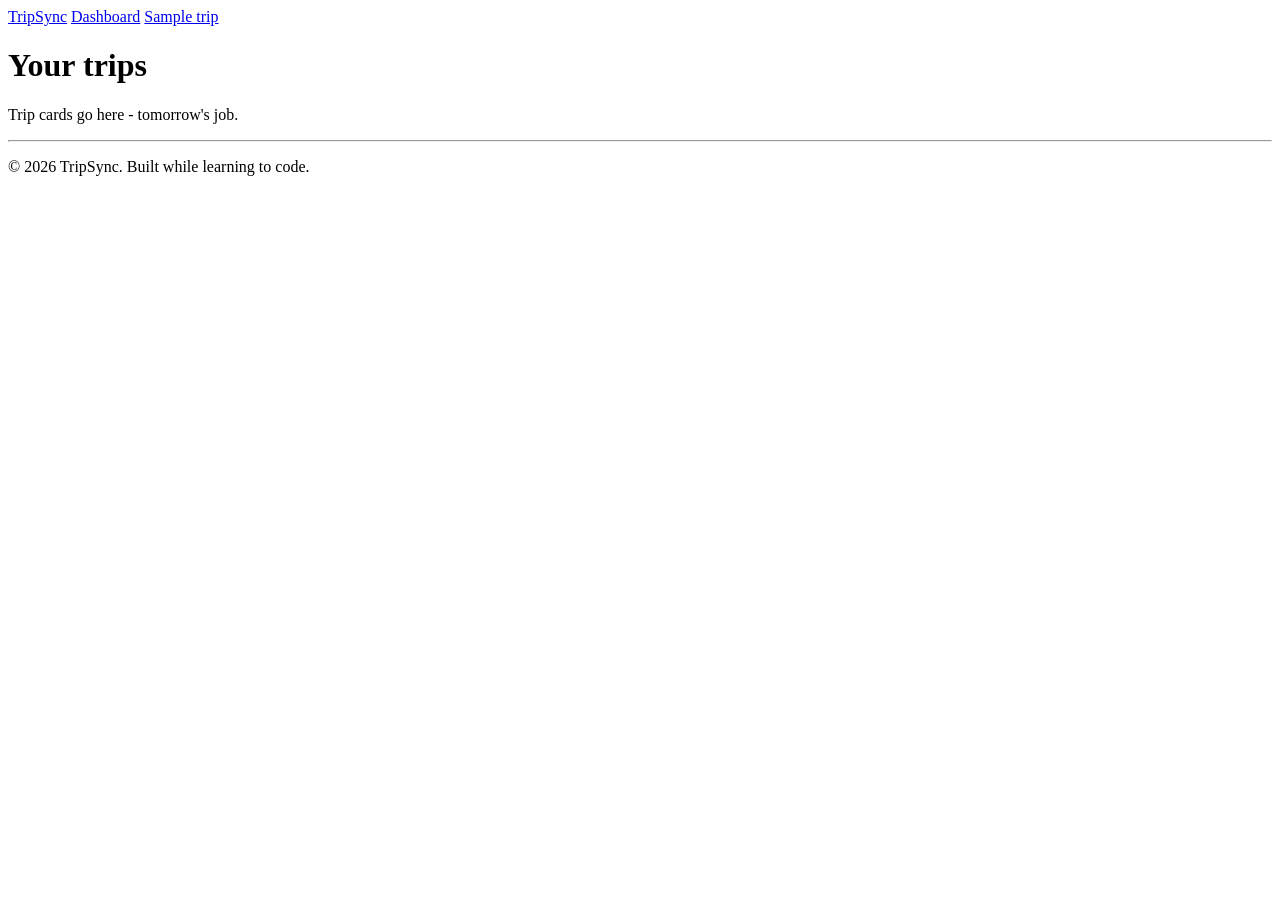
==== dashboard.html @ 3d104b05 "Nav, footer, budget table markup" ====
<!DOCTYPE html>
<html lang="en">

<head>
    <meta charset="UTF-8">
    <meta name="viewport" content="width=device-width, initial-scale=1.0">
    <title>TripSync - Dashboard</title>
</head>

<body>

    <nav>
        <a href="index.html">TripSync</a>
        <a href="dashboard.html">Dashboard</a>
        <a href="trip.html">Sample trip</a>
    </nav>

    <h1>Your trips</h1>
    <p>Trip cards go here - tomorrow's job.</p>

    <footer>
        <hr>
        <p>&copy; 2026 TripSync. Built while learning to code.</p>
    </footer>

</body>

</html>
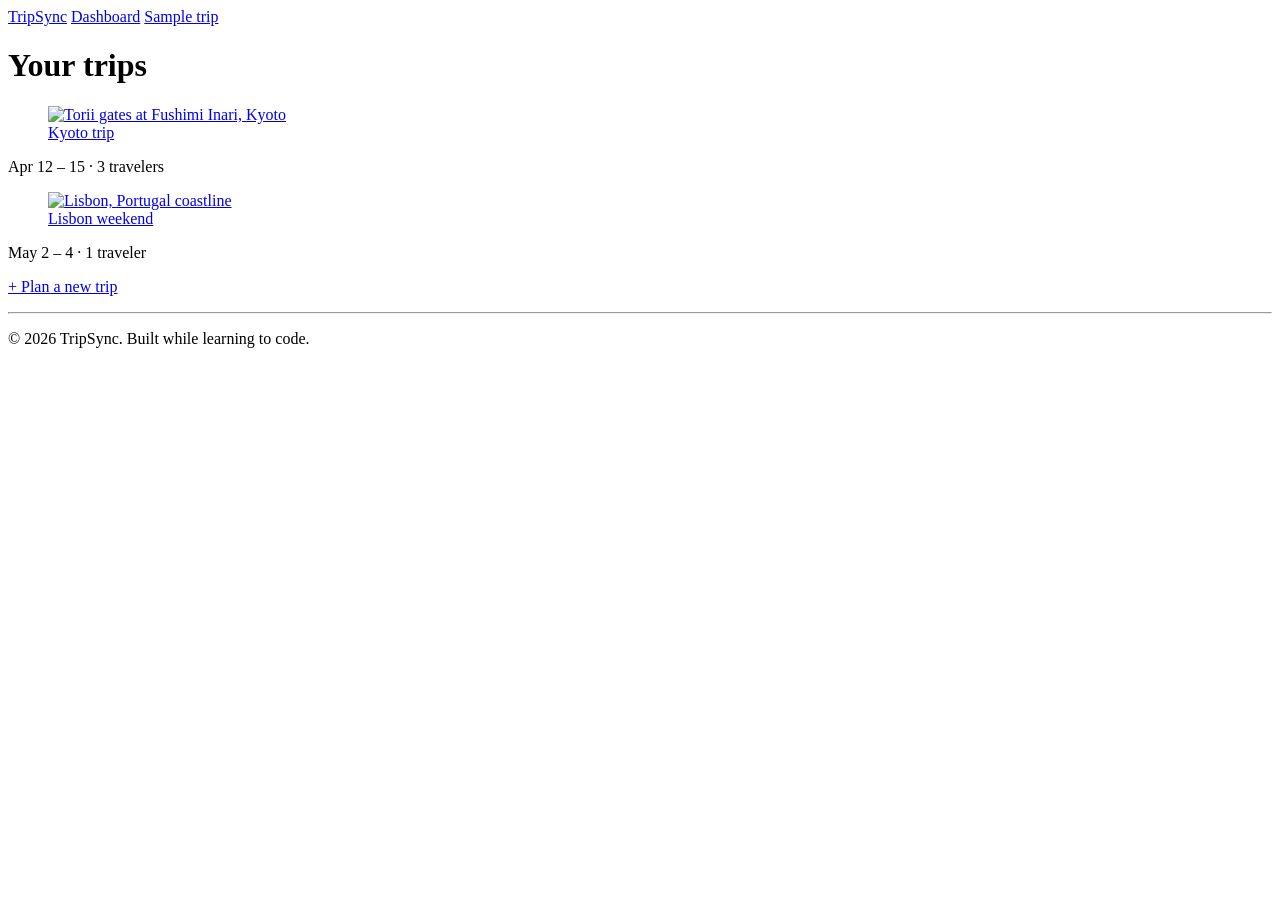
==== commit f3ac1ed2: "Milestone — full site structure, unstyled" ====
--- a/dashboard.html
+++ b/dashboard.html
@@ -9,14 +9,41 @@
 
 <body>
 
-    <nav>
-        <a href="index.html">TripSync</a>
-        <a href="dashboard.html">Dashboard</a>
-        <a href="trip.html">Sample trip</a>
-    </nav>
+    <header>
+        <nav>
+            <a href="index.html">TripSync</a>
+            <a href="dashboard.html">Dashboard</a>
+            <a href="trip.html">Sample trip</a>
+        </nav>
+    </header>
 
-    <h1>Your trips</h1>
-    <p>Trip cards go here - tomorrow's job.</p>
+    <main>
+        <h1>Your trips</h1>
+
+        <article>
+            <a href="trip.html">
+                <figure>
+                    <img src="https://picsum.photos/seed/kyoto/400/250" width="400" height="250"
+                        alt="Torii gates at Fushimi Inari, Kyoto">
+                    <figcaption>Kyoto trip</figcaption>
+                </figure>
+            </a>
+            <p>Apr 12 – 15 · 3 travelers</p>
+        </article>
+
+        <article>
+            <a href="trip.html">
+                <figure>
+                    <img src="https://picsum.photos/seed/lisbon/400/250" width="400" height="250"
+                        alt="Lisbon, Portugal coastline">
+                    <figcaption>Lisbon weekend</figcaption>
+                </figure>
+            </a>
+            <p>May 2 – 4 · 1 traveler</p>
+        </article>
+
+        <p><a href="trip.html">+ Plan a new trip</a></p>
+    </main>
 
     <footer>
         <hr>
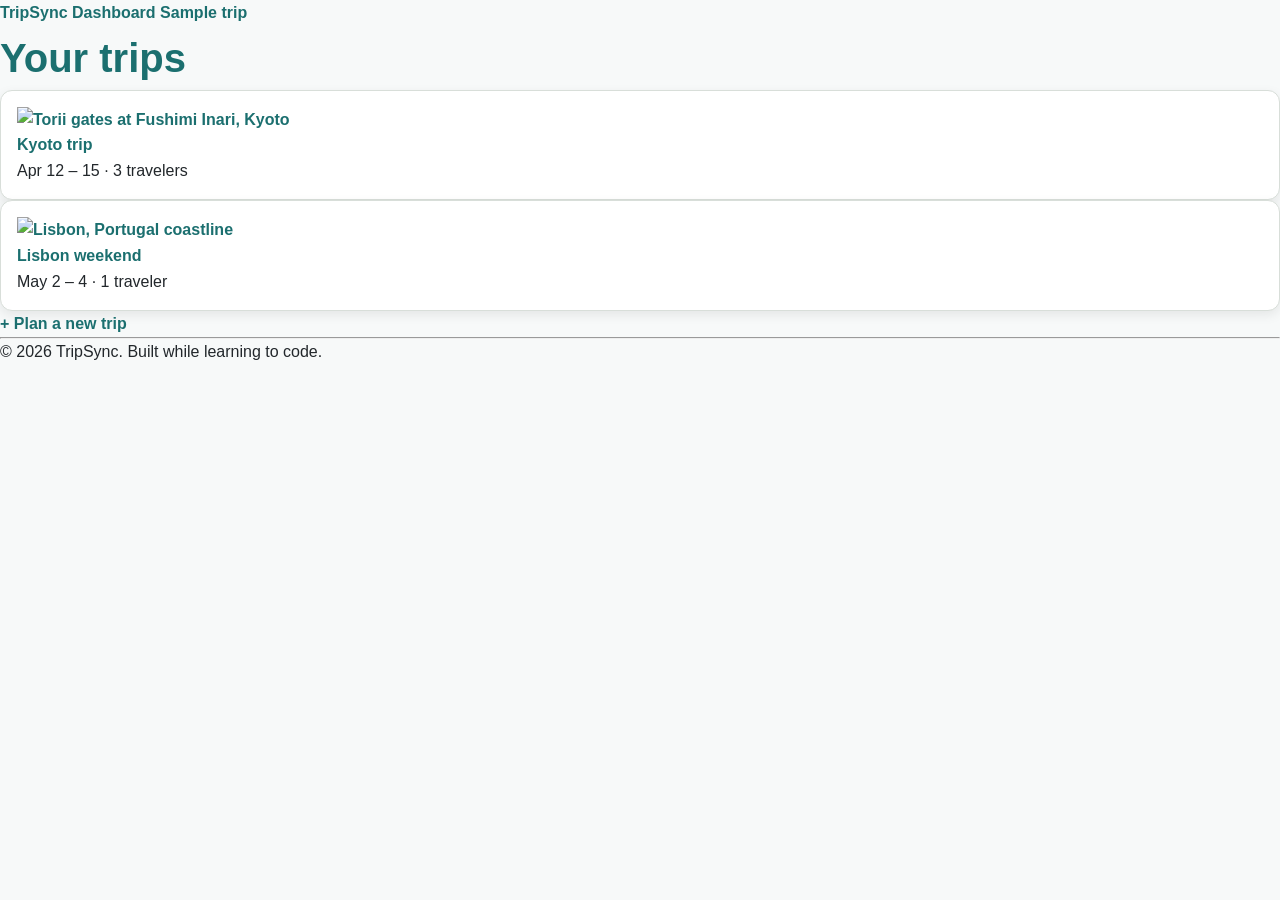
==== commit 6f999280: "Card + button styling" ====
--- a/dashboard.html
+++ b/dashboard.html
@@ -4,6 +4,7 @@
 <head>
     <meta charset="UTF-8">
     <meta name="viewport" content="width=device-width, initial-scale=1.0">
+    <link rel="stylesheet" href="css/style.css">
     <title>TripSync - Dashboard</title>
 </head>
 
@@ -18,31 +19,33 @@
     </header>
 
     <main>
-        <h1>Your trips</h1>
+        <section>
+            <h1>Your trips</h1>
 
-        <article>
-            <a href="trip.html">
-                <figure>
-                    <img src="https://picsum.photos/seed/kyoto/400/250" width="400" height="250"
-                        alt="Torii gates at Fushimi Inari, Kyoto">
-                    <figcaption>Kyoto trip</figcaption>
-                </figure>
-            </a>
-            <p>Apr 12 – 15 · 3 travelers</p>
-        </article>
+            <article class="trip-card">
+                <a href="trip.html">
+                    <figure>
+                        <img src="https://picsum.photos/seed/kyoto/400/250" width="400" height="250"
+                            alt="Torii gates at Fushimi Inari, Kyoto">
+                        <figcaption>Kyoto trip</figcaption>
+                    </figure>
+                </a>
+                <p>Apr 12 – 15 · 3 travelers</p>
+            </article>
 
-        <article>
-            <a href="trip.html">
-                <figure>
-                    <img src="https://picsum.photos/seed/lisbon/400/250" width="400" height="250"
-                        alt="Lisbon, Portugal coastline">
-                    <figcaption>Lisbon weekend</figcaption>
-                </figure>
-            </a>
-            <p>May 2 – 4 · 1 traveler</p>
-        </article>
+            <article class="trip-card">
+                <a href="trip.html">
+                    <figure>
+                        <img src="https://picsum.photos/seed/lisbon/400/250" width="400" height="250"
+                            alt="Lisbon, Portugal coastline">
+                        <figcaption>Lisbon weekend</figcaption>
+                    </figure>
+                </a>
+                <p>May 2 – 4 · 1 traveler</p>
+            </article>
 
-        <p><a href="trip.html">+ Plan a new trip</a></p>
+            <p><a href="trip.html">+ Plan a new trip</a></p>
+        </section>
     </main>
 
     <footer>
--- a/css/style.css
+++ b/css/style.css
@@ -0,0 +1,64 @@
+* {
+    margin: 0;
+    padding: 0;
+    box-sizing: border-box;
+}
+
+body {
+    font-family: Arial, Helvetica, sans-serif;
+    line-height: 1.6;
+    color: #22272B;
+    background-color: #F7F9F9;
+}
+
+h1 {
+    font-size: 2.5rem;
+    font-weight: 700;
+    color: #1B6F6F;
+}
+
+h2 {
+    font-size: 2rem;
+    font-weight: 700;
+    color: #1B6F6F;
+}
+
+h3 {
+    font-size: 1.5rem;
+    font-weight: 600;
+}
+
+p {
+    font-size: 1rem;
+}
+
+a {
+    color: #1B6F6F;
+    font-weight: 600;
+    text-decoration: none;
+}
+
+button {
+    background-color: #E76F51;
+    color: #FFFFFF;
+    font-weight: 600;
+    border: none;
+    padding: 0.5rem 1rem;
+}
+
+.trip-card {
+    background-color: #FFFFFF;
+    border: 1px solid #D8DED9;
+    border-radius: 12px;
+    box-shadow: 0 4px 12px rgba(0, 0, 0, 0.08);
+    padding: 1rem;
+}
+
+.auth-form {
+    background-color: #FFFFFF;
+    border: 1px solid #D8DED9;
+    border-radius: 12px;
+    box-shadow: 0 4px 12px rgba(0, 0, 0, 0.08);
+    padding: 1.5rem;
+    max-width: 400px;
+}
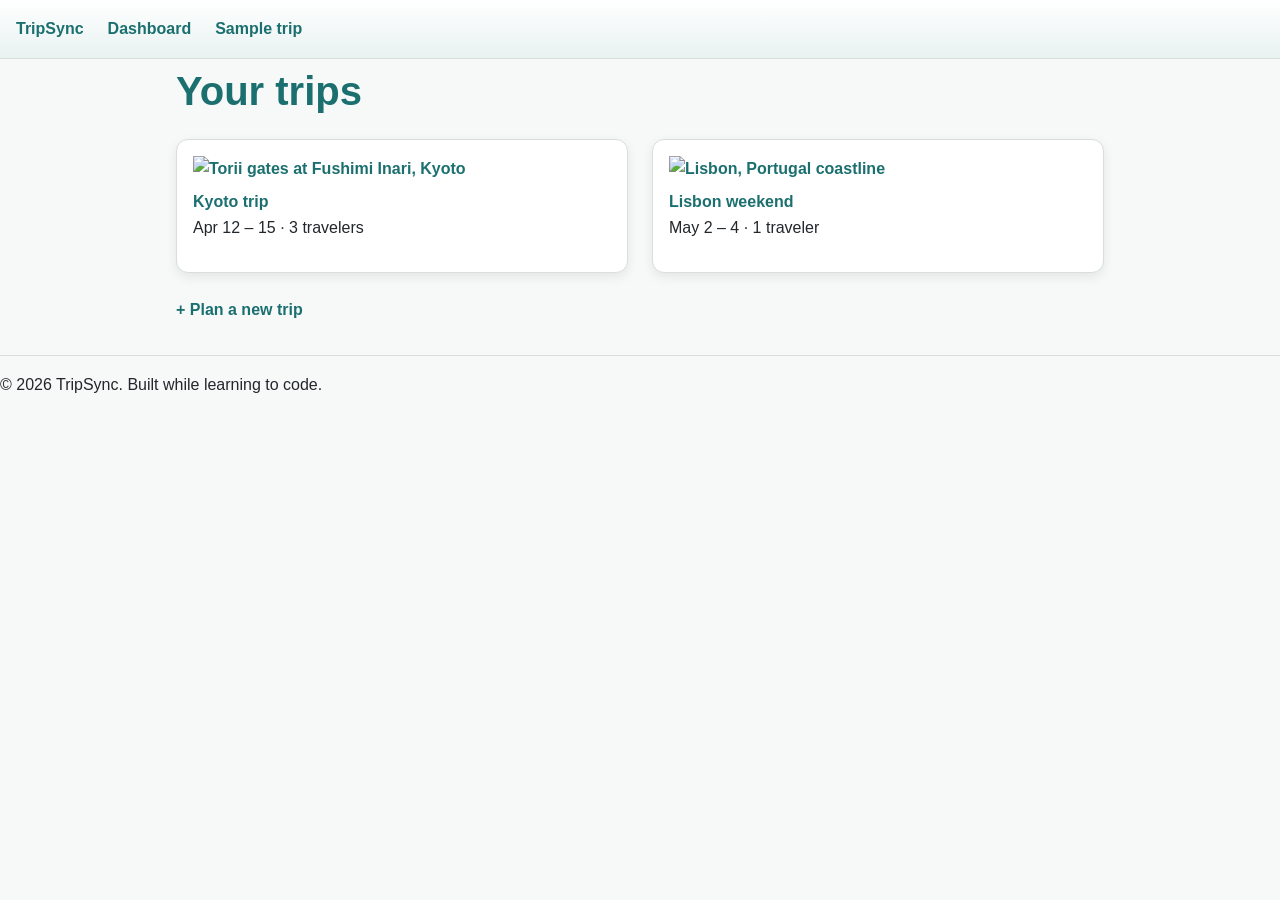
==== commit 52999db0: "Flexbox layouts" ====
--- a/dashboard.html
+++ b/dashboard.html
@@ -22,27 +22,29 @@
         <section>
             <h1>Your trips</h1>
 
-            <article class="trip-card">
-                <a href="trip.html">
-                    <figure>
-                        <img src="https://picsum.photos/seed/kyoto/400/250" width="400" height="250"
-                            alt="Torii gates at Fushimi Inari, Kyoto">
-                        <figcaption>Kyoto trip</figcaption>
-                    </figure>
-                </a>
-                <p>Apr 12 – 15 · 3 travelers</p>
-            </article>
+            <div class="trip-list">
+                <article class="trip-card">
+                    <a href="trip.html">
+                        <figure>
+                            <img src="https://picsum.photos/seed/kyoto/400/250" width="400" height="250"
+                                alt="Torii gates at Fushimi Inari, Kyoto">
+                            <figcaption>Kyoto trip</figcaption>
+                        </figure>
+                    </a>
+                    <p>Apr 12 – 15 · 3 travelers</p>
+                </article>
 
-            <article class="trip-card">
-                <a href="trip.html">
-                    <figure>
-                        <img src="https://picsum.photos/seed/lisbon/400/250" width="400" height="250"
-                            alt="Lisbon, Portugal coastline">
-                        <figcaption>Lisbon weekend</figcaption>
-                    </figure>
-                </a>
-                <p>May 2 – 4 · 1 traveler</p>
-            </article>
+                <article class="trip-card">
+                    <a href="trip.html">
+                        <figure>
+                            <img src="https://picsum.photos/seed/lisbon/400/250" width="400" height="250"
+                                alt="Lisbon, Portugal coastline">
+                            <figcaption>Lisbon weekend</figcaption>
+                        </figure>
+                    </a>
+                    <p>May 2 – 4 · 1 traveler</p>
+                </article>
+            </div>
 
             <p><a href="trip.html">+ Plan a new trip</a></p>
         </section>
--- a/css/style.css
+++ b/css/style.css
@@ -1,3 +1,17 @@
+:root {
+    --color-primary: #1B6F6F;
+    --color-primary-tint: #E8F2F1;
+    --color-accent: #E76F51;
+    --color-accent-dark: #D65C3C;
+    --color-text: #22272B;
+    --color-text-muted: #5B6770;
+    --color-bg: #F7F9F9;
+    --color-border: #D8DED9;
+    --color-surface: #FFFFFF;
+    --shadow-card: 0 4px 12px rgba(0, 0, 0, 0.08);
+    --shadow-card-hover: 0 6px 16px rgba(0, 0, 0, 0.12);
+}
+
 * {
     margin: 0;
     padding: 0;
@@ -7,58 +21,210 @@
 body {
     font-family: Arial, Helvetica, sans-serif;
     line-height: 1.6;
-    color: #22272B;
-    background-color: #F7F9F9;
+    color: var(--color-text);
+    background-color: var(--color-bg);
+}
+
+header {
+    position: sticky;
+    top: 0;
+    z-index: 10;
+    background: linear-gradient(to bottom, var(--color-surface), var(--color-primary-tint));
+    border-bottom: 1px solid var(--color-border);
+    padding: 1rem;
+}
+
+main {
+    max-width: 960px;
+    margin: 0 auto;
+    padding: 0 1rem;
+}
+
+nav {
+    display: flex;
+    align-items: center;
+    gap: 1.5rem;
+}
+
+img {
+    max-width: 100%;
+    height: auto;
 }
 
 h1 {
     font-size: 2.5rem;
     font-weight: 700;
-    color: #1B6F6F;
+    color: var(--color-primary);
+    margin-bottom: 1rem;
+}
+
+h1+p {
+    color: var(--color-text-muted);
+    font-size: 1.125rem;
+    margin-bottom: 1rem;
 }
 
 h2 {
     font-size: 2rem;
     font-weight: 700;
-    color: #1B6F6F;
+    color: var(--color-primary);
+    margin-bottom: 1rem;
+    position: relative;
+    padding-left: 1rem;
+}
+
+h2::before {
+    content: "";
+    position: absolute;
+    left: 0;
+    top: 0.25rem;
+    bottom: 0.25rem;
+    width: 4px;
+    background-color: var(--color-accent);
+    border-radius: 2px;
 }
 
 h3 {
     font-size: 1.5rem;
     font-weight: 600;
+    margin-bottom: 0.5rem;
 }
 
 p {
     font-size: 1rem;
+    margin-bottom: 1rem;
 }
 
 a {
-    color: #1B6F6F;
+    color: var(--color-primary);
     font-weight: 600;
     text-decoration: none;
 }
 
+a:hover,
+a:focus {
+    text-decoration: underline;
+}
+
 button {
-    background-color: #E76F51;
+    background: linear-gradient(135deg, var(--color-accent), var(--color-accent-dark));
     color: #FFFFFF;
     font-weight: 600;
     border: none;
+    border-radius: 6px;
     padding: 0.5rem 1rem;
+    cursor: pointer;
+}
+
+button:hover {
+    background: linear-gradient(135deg, var(--color-accent-dark), var(--color-accent));
+}
+
+button:active {
+    background: var(--color-accent-dark);
+}
+
+button:focus {
+    outline: 3px solid var(--color-primary);
+    outline-offset: 2px;
+}
+
+ul,
+dl {
+    margin-bottom: 1rem;
+}
+
+section {
+    margin-bottom: 2rem;
+}
+
+article {
+    margin-bottom: 1.5rem;
+}
+
+hr {
+    border: none;
+    border-top: 1px solid var(--color-border);
+    margin-bottom: 1rem;
+}
+
+.trip-card,
+.auth-form {
+    background-color: var(--color-surface);
+    border: 1px solid var(--color-border);
+    border-radius: 12px;
+    box-shadow: var(--shadow-card);
 }
 
 .trip-card {
-    background-color: #FFFFFF;
-    border: 1px solid #D8DED9;
-    border-radius: 12px;
-    box-shadow: 0 4px 12px rgba(0, 0, 0, 0.08);
     padding: 1rem;
 }
 
+.trip-card:hover {
+    box-shadow: var(--shadow-card-hover);
+    border-color: var(--color-primary);
+}
+
+.trip-card figcaption {
+    font-weight: 600;
+    color: var(--color-primary);
+    margin-top: 0.5rem;
+}
+
 .auth-form {
-    background-color: #FFFFFF;
-    border: 1px solid #D8DED9;
-    border-radius: 12px;
-    box-shadow: 0 4px 12px rgba(0, 0, 0, 0.08);
     padding: 1.5rem;
     max-width: 400px;
+    margin: 1.5rem auto;
+}
+
+.trip-list {
+    display: flex;
+    flex-wrap: wrap;
+    gap: 1.5rem;
+    margin-bottom: 1.5rem;
+}
+
+.trip-list .trip-card {
+    flex: 1 1 280px;
+    margin-bottom: 0;
+}
+
+.activity-list li {
+    display: flex;
+    gap: 1rem;
+    margin-bottom: 0.5rem;
+}
+
+.activity-time {
+    flex: 0 0 80px;
+    font-weight: 600;
+    color: var(--color-primary);
+}
+
+.activity-desc {
+    flex: 1;
+}
+
+label {
+    display: block;
+    margin-bottom: 0.25rem;
+}
+
+input {
+    display: block;
+    width: 100%;
+    padding: 0.5rem;
+    margin-bottom: 1rem;
+    border: 1px solid var(--color-border);
+    border-radius: 6px;
+}
+
+input:focus {
+    outline: none;
+    border-color: var(--color-primary);
+    box-shadow: 0 0 0 3px rgba(27, 111, 111, 0.15);
+}
+
+tbody tr:nth-child(even) {
+    background-color: var(--color-primary-tint);
 }
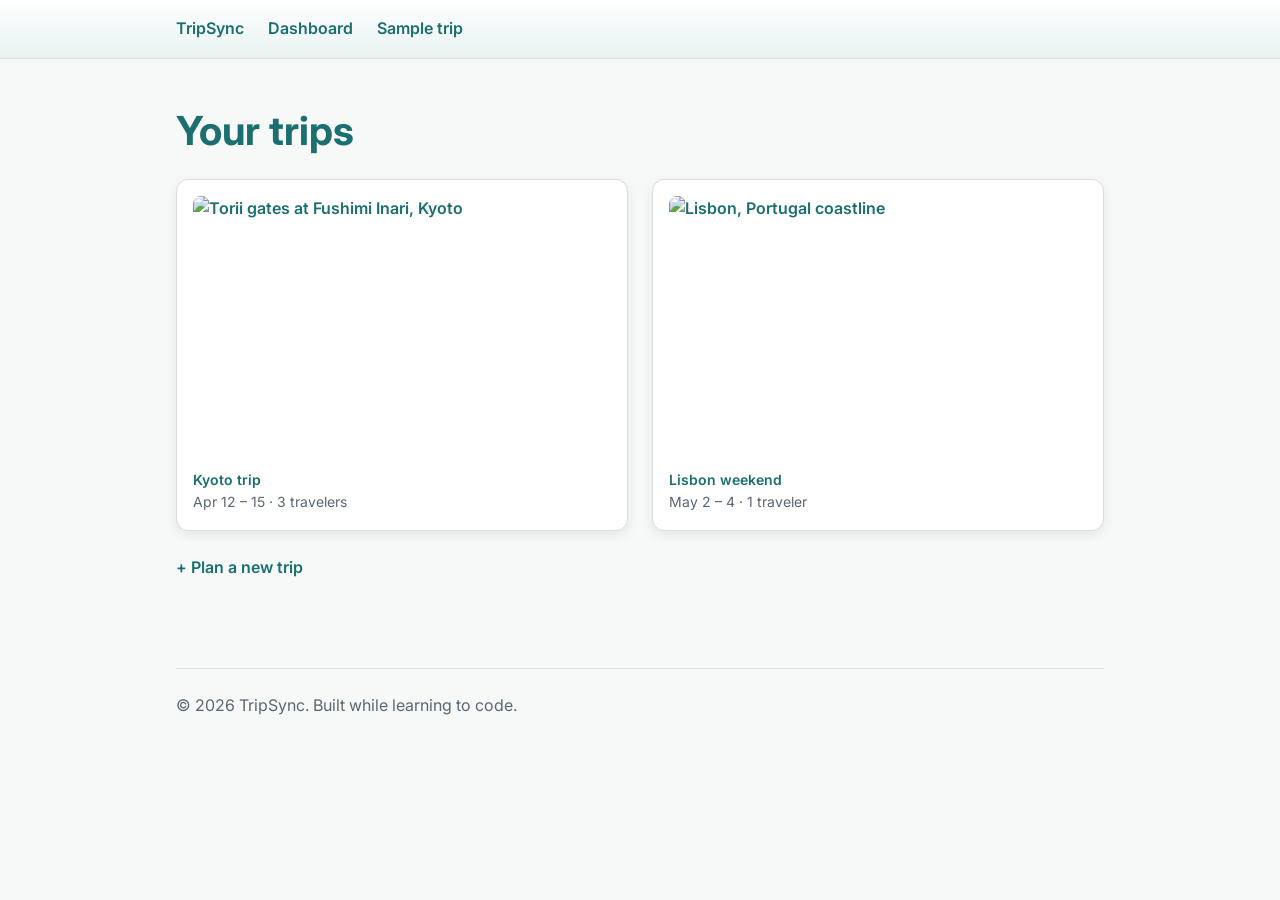
==== commit 8447008e: "Milestone — fully responsive, polished static site" ====
--- a/dashboard.html
+++ b/dashboard.html
@@ -4,6 +4,9 @@
 <head>
     <meta charset="UTF-8">
     <meta name="viewport" content="width=device-width, initial-scale=1.0">
+    <link rel="preconnect" href="https://fonts.googleapis.com">
+    <link rel="preconnect" href="https://fonts.gstatic.com" crossorigin>
+    <link href="https://fonts.googleapis.com/css2?family=Inter:wght@400;600;700&display=swap" rel="stylesheet">
     <link rel="stylesheet" href="css/style.css">
     <title>TripSync - Dashboard</title>
 </head>
@@ -11,6 +14,12 @@
 <body>
 
     <header>
+        <input type="checkbox" id="menu-toggle" class="menu-toggle">
+        <label for="menu-toggle" class="hamburger" aria-label="Toggle menu">
+            <span></span>
+            <span></span>
+            <span></span>
+        </label>
         <nav>
             <a href="index.html">TripSync</a>
             <a href="dashboard.html">Dashboard</a>
@@ -26,7 +35,7 @@
                 <article class="trip-card">
                     <a href="trip.html">
                         <figure>
-                            <img src="https://picsum.photos/seed/kyoto/400/250" width="400" height="250"
+                            <img src="https://picsum.photos/seed/kyoto/800/500" width="800" height="500"
                                 alt="Torii gates at Fushimi Inari, Kyoto">
                             <figcaption>Kyoto trip</figcaption>
                         </figure>
@@ -37,7 +46,7 @@
                 <article class="trip-card">
                     <a href="trip.html">
                         <figure>
-                            <img src="https://picsum.photos/seed/lisbon/400/250" width="400" height="250"
+                            <img src="https://picsum.photos/seed/lisbon/800/500" width="800" height="500"
                                 alt="Lisbon, Portugal coastline">
                             <figcaption>Lisbon weekend</figcaption>
                         </figure>
--- a/css/style.css
+++ b/css/style.css
@@ -19,7 +19,7 @@
 }
 
 body {
-    font-family: Arial, Helvetica, sans-serif;
+    font-family: "Inter", Arial, Helvetica, sans-serif;
     line-height: 1.6;
     color: var(--color-text);
     background-color: var(--color-bg);
@@ -31,13 +31,31 @@
     z-index: 10;
     background: linear-gradient(to bottom, var(--color-surface), var(--color-primary-tint));
     border-bottom: 1px solid var(--color-border);
-    padding: 1rem;
+    padding: 1rem 0;
+}
+
+header nav {
+    max-width: 960px;
+    margin: 0 auto;
+    padding: 0 1rem;
 }
 
 main {
     max-width: 960px;
     margin: 0 auto;
-    padding: 0 1rem;
+    padding: 2.5rem 1rem 3rem;
+}
+
+footer {
+    max-width: 960px;
+    margin: 0 auto;
+    padding: 0 1rem 2.5rem;
+    color: var(--color-text-muted);
+    font-size: 0.875rem;
+}
+
+footer p {
+    margin-bottom: 0;
 }
 
 nav {
@@ -46,9 +64,60 @@
     gap: 1.5rem;
 }
 
+.menu-toggle {
+    display: none;
+}
+
+.hamburger {
+    display: none;
+    flex-direction: column;
+    gap: 5px;
+    position: absolute;
+    top: 1rem;
+    right: 1rem;
+    cursor: pointer;
+}
+
+.hamburger span {
+    display: block;
+    width: 26px;
+    height: 3px;
+    background-color: var(--color-primary);
+    border-radius: 2px;
+    transition: transform 0.2s ease, opacity 0.2s ease;
+}
+
+.menu-toggle:checked~.hamburger span:nth-child(1) {
+    transform: translateY(8px) rotate(45deg);
+}
+
+.menu-toggle:checked~.hamburger span:nth-child(2) {
+    opacity: 0;
+}
+
+.menu-toggle:checked~.hamburger span:nth-child(3) {
+    transform: translateY(-8px) rotate(-45deg);
+}
+
 img {
     max-width: 100%;
     height: auto;
+}
+
+figure {
+    margin-bottom: 1.5rem;
+}
+
+figure img {
+    display: block;
+    width: 100%;
+    border-radius: 8px;
+}
+
+figcaption {
+    font-size: 0.875rem;
+    color: var(--color-text-muted);
+    margin-top: 0.5rem;
 }
 
 h1 {
@@ -61,7 +130,7 @@
 h1+p {
     color: var(--color-text-muted);
     font-size: 1.125rem;
-    margin-bottom: 1rem;
+    margin-bottom: 2rem;
 }
 
 h2 {
@@ -109,11 +178,14 @@
 button {
     background: linear-gradient(135deg, var(--color-accent), var(--color-accent-dark));
     color: #FFFFFF;
+    font-family: inherit;
+    font-size: 1rem;
     font-weight: 600;
     border: none;
     border-radius: 6px;
     padding: 0.5rem 1rem;
     cursor: pointer;
+    transition: background 0.2s ease, transform 0.1s ease;
 }
 
 button:hover {
@@ -122,6 +194,7 @@
 
 button:active {
     background: var(--color-accent-dark);
+    transform: scale(0.97);
 }
 
 button:focus {
@@ -129,13 +202,60 @@
     outline-offset: 2px;
 }
 
-ul,
+ul {
+    list-style: none;
+    margin-bottom: 1rem;
+}
+
+li {
+    margin-bottom: 0.5rem;
+}
+
+li:last-child {
+    margin-bottom: 0;
+}
+
+.dot-list li {
+    position: relative;
+    padding-left: 1.5rem;
+}
+
+.dot-list li::before {
+    content: "";
+    position: absolute;
+    left: 0;
+    top: 0.6em;
+    width: 6px;
+    height: 6px;
+    border-radius: 50%;
+    background-color: var(--color-accent);
+}
+
 dl {
-    margin-bottom: 1rem;
+    display: grid;
+    grid-template-rows: auto auto;
+    grid-auto-flow: column;
+    justify-content: start;
+    gap: 0 2.5rem;
+    margin-bottom: 1.5rem;
+}
+
+dt {
+    font-weight: 600;
+    color: var(--color-text-muted);
+    font-size: 0.875rem;
+}
+
+dd {
+    margin-bottom: 0;
 }
 
 section {
-    margin-bottom: 2rem;
+    margin-bottom: 2.5rem;
+}
+
+section[id] {
+    scroll-margin-top: 5rem;
 }
 
 article {
@@ -145,36 +265,107 @@
 hr {
     border: none;
     border-top: 1px solid var(--color-border);
-    margin-bottom: 1rem;
+    margin-bottom: 1.5rem;
+}
+
+table {
+    width: 100%;
+    border-collapse: collapse;
+}
+
+th,
+td {
+    padding: 0.5rem 0.75rem;
+    text-align: left;
+}
+
+thead {
+    border-bottom: 2px solid var(--color-border);
+}
+
+.section-nav {
+    padding-bottom: 1rem;
+    border-bottom: 1px solid var(--color-border);
+    margin-bottom: 2.5rem;
+}
+
+.itinerary-board {
+    display: grid;
+    grid-template-columns: repeat(auto-fit, minmax(280px, 1fr));
+    gap: 1.5rem;
+    margin-bottom: 1.5rem;
+}
+
+.day-column h3 {
+    font-size: 1.125rem;
+    padding-bottom: 0.5rem;
+    border-bottom: 1px solid var(--color-border);
+    margin-bottom: 0.75rem;
 }
 
 .trip-card,
+.day-column,
 .auth-form {
     background-color: var(--color-surface);
     border: 1px solid var(--color-border);
     border-radius: 12px;
     box-shadow: var(--shadow-card);
-}
-
-.trip-card {
+    animation: fade-in-up 0.4s ease both;
+}
+
+.trip-card,
+.day-column {
     padding: 1rem;
-}
-
-.trip-card:hover {
+    transition: transform 0.2s ease, box-shadow 0.2s ease, border-color 0.2s ease;
+}
+
+.trip-card:hover,
+.day-column:hover {
+    transform: translateY(-2px);
     box-shadow: var(--shadow-card-hover);
     border-color: var(--color-primary);
 }
 
+.trip-card figure {
+    margin-bottom: 0;
+}
+
+.trip-card a {
+    display: block;
+}
+
+.trip-card img {
+    aspect-ratio: 8 / 5;
+    object-fit: cover;
+}
+
 .trip-card figcaption {
     font-weight: 600;
     color: var(--color-primary);
-    margin-top: 0.5rem;
+    margin-top: 0.75rem;
+}
+
+.trip-card a,
+.trip-card a:hover,
+.trip-card a:focus {
+    text-decoration: none;
+}
+
+.trip-card p {
+    font-size: 0.875rem;
+    color: var(--color-text-muted);
+    margin-bottom: 0;
 }
 
 .auth-form {
     padding: 1.5rem;
     max-width: 400px;
     margin: 1.5rem auto;
+}
+
+.trip-list .trip-card,
+.itinerary-board .day-column {
+    margin-bottom: 0;
 }
 
 .trip-list {
@@ -186,13 +377,12 @@
 
 .trip-list .trip-card {
     flex: 1 1 280px;
-    margin-bottom: 0;
 }
 
 .activity-list li {
     display: flex;
     gap: 1rem;
-    margin-bottom: 0.5rem;
+    margin-bottom: 0.75rem;
 }
 
 .activity-time {
@@ -203,20 +393,38 @@
 
 .activity-desc {
     flex: 1;
+}
+
+.chat-log p {
+    background-color: var(--color-surface);
+    border: 1px solid var(--color-border);
+    border-radius: 12px;
+    padding: 0.75rem 1rem;
+    margin-bottom: 0.75rem;
+}
+
+.chat-log strong {
+    color: var(--color-primary);
 }
 
 label {
     display: block;
     margin-bottom: 0.25rem;
+    font-size: 0.875rem;
+    color: var(--color-text-muted);
+    font-weight: 600;
 }
 
 input {
     display: block;
     width: 100%;
-    padding: 0.5rem;
+    padding: 0.5rem 0.75rem;
     margin-bottom: 1rem;
     border: 1px solid var(--color-border);
     border-radius: 6px;
+    font-size: 1rem;
+    font-family: inherit;
+    transition: border-color 0.2s ease, box-shadow 0.2s ease;
 }
 
 input:focus {
@@ -227,4 +435,94 @@
 
 tbody tr:nth-child(even) {
     background-color: var(--color-primary-tint);
+}
+
+.table-scroll {
+    overflow-x: auto;
+}
+
+@keyframes fade-in-up {
+    from {
+        opacity: 0;
+        transform: translateY(8px);
+    }
+
+    to {
+        opacity: 1;
+        transform: translateY(0);
+    }
+}
+
+@media (max-width: 640px) {
+    header {
+        padding: 0.75rem 0;
+        min-height: 3.5rem;
+    }
+
+    .menu-toggle {
+        display: block;
+        position: absolute;
+        opacity: 0;
+        width: 1px;
+        height: 1px;
+    }
+
+    .hamburger {
+        display: flex;
+        top: 50%;
+        transform: translateY(-50%);
+    }
+
+    .menu-toggle:focus-visible~.hamburger {
+        outline: 3px solid var(--color-primary);
+        outline-offset: 4px;
+    }
+
+    header nav {
+        display: none;
+        flex-direction: column;
+        align-items: stretch;
+        position: absolute;
+        top: 100%;
+        left: 0;
+        right: 0;
+        background-color: var(--color-surface);
+        border-bottom: 1px solid var(--color-border);
+        padding: 0.5rem 1rem;
+    }
+
+    header nav a {
+        padding: 0.6rem 0;
+    }
+
+    .table-scroll table {
+        min-width: 420px;
+    }
+
+    .menu-toggle:checked~nav {
+        display: flex;
+    }
+
+    .section-nav {
+        flex-wrap: wrap;
+        gap: 0.75rem 1.25rem;
+    }
+
+    dl {
+        grid-auto-flow: row;
+        grid-template-rows: none;
+        gap: 0;
+    }
+
+    dd {
+        margin-bottom: 0.75rem;
+    }
+
+    h1 {
+        font-size: 2rem;
+    }
+
+    h2 {
+        font-size: 1.5rem;
+    }
 }
